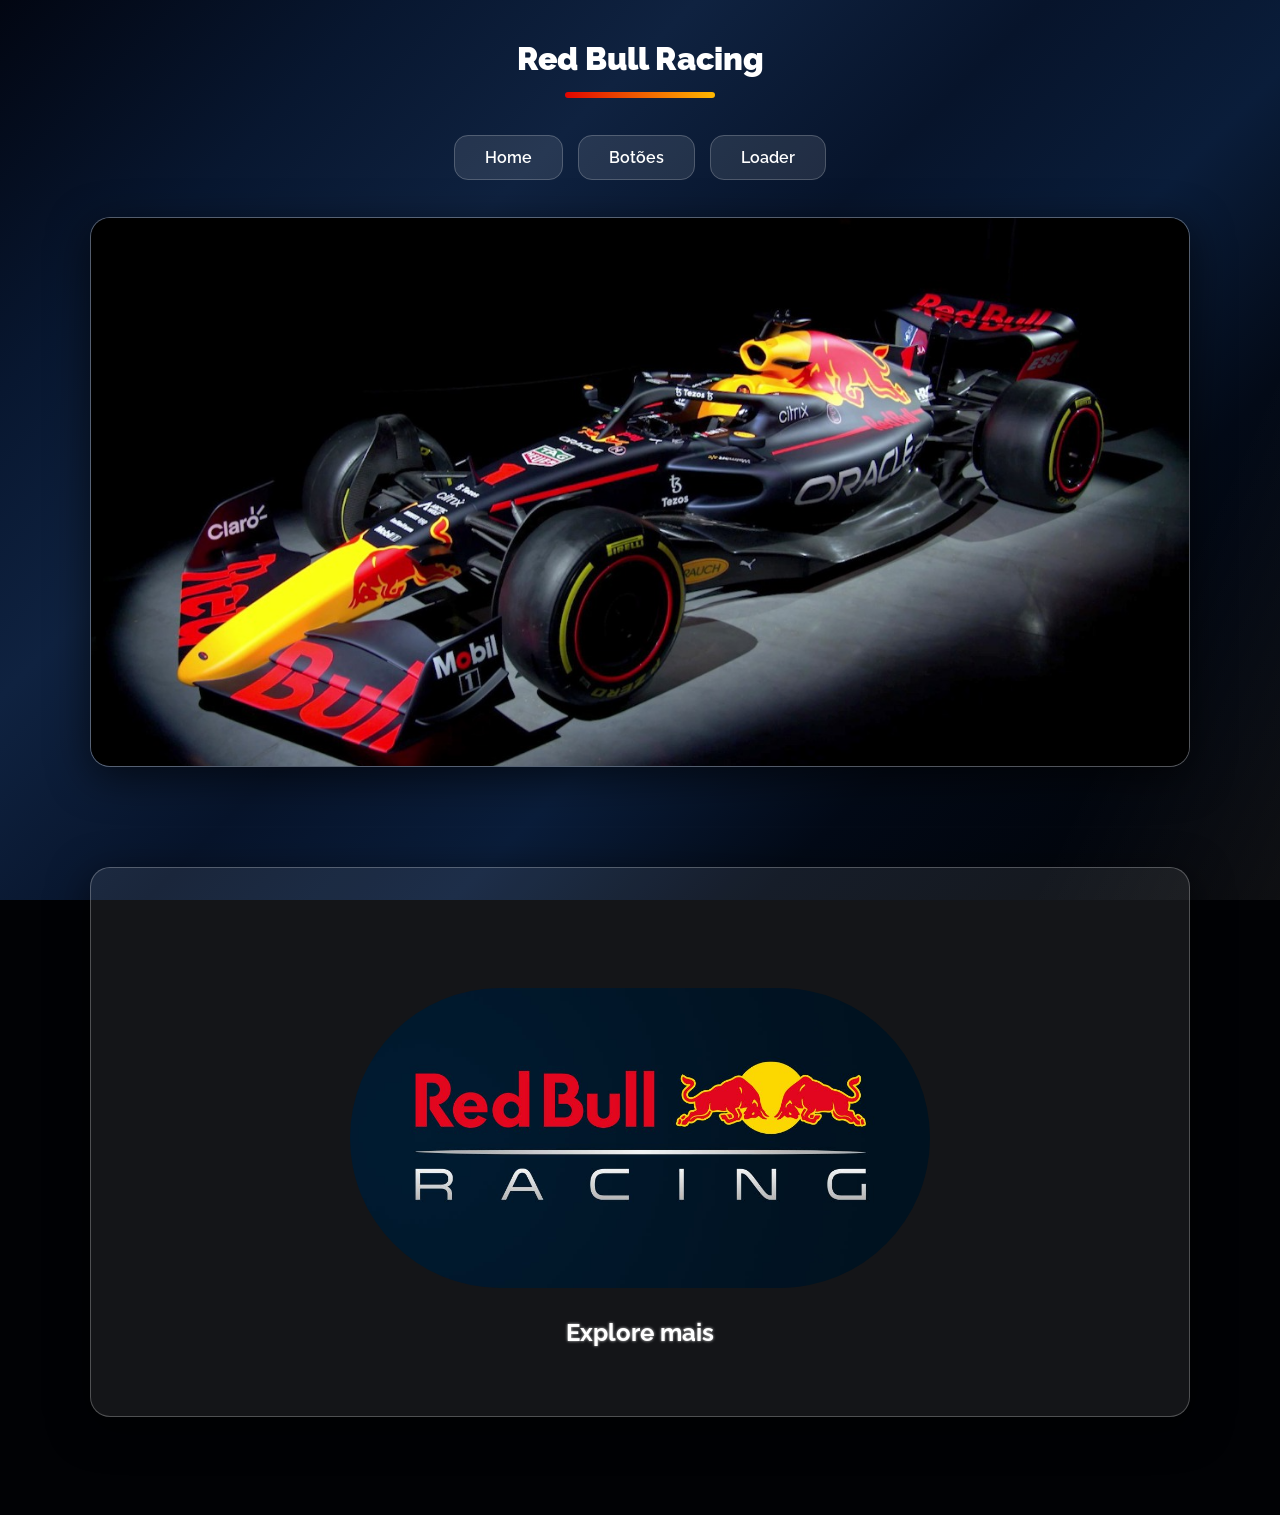
==== index.html @ 972e0367 "primeiro" ====
<!DOCTYPE html>
<html lang="pt-BR">

<head>
  <meta charset="UTF-8">
  <meta name="viewport" content="width=device-width, initial-scale=1.0">
  <title>Red Bull Racing</title>
  <link href="https://fonts.googleapis.com/css2?family=Raleway:wght@400;700;900&display=swap" rel="stylesheet">
  <link rel="stylesheet" href="style.css">
</head>

<body>

  <header>
    <div class="entrada">
      <h1 class="title">Red Bull Racing</h1>
    </div>

    <hr class="line">

    <nav class="navegar">
      <ul class="nav-list">
        <li class="nav-item"><a href="#">Home</a></li>
        <li class="nav-item"><a href="#">Botões</a></li>
        <li class="nav-item"><a href="#">Loader</a></li>
      </ul>
    </nav>
  </header>

  <div class="card-grid">
    <div class="container-box">
      <div class="box-glass">
        <div class="slider">
          <img class="a" src="./images/carro-1.png" alt="Imagem 1">
          <img class="a" src="./images/carro-2.jpg" alt="Imagem 2">
          <img class="a" src="./images/carro-3.jpg" alt="Imagem 3">
          <img class="a" src="./images/carro-4.jpg" alt="Imagem 4">
          <img class="a" src="./images/carro-5.jpg" alt="Imagem 5">
        </div>
      </div>

      <div class="container-box">
        <div class="box-glass">
          <button class="btn-carro">
            <img src="./images/carro-2.jpg" alt="Carro 2" class="btn-carro-img">
          </button>
          <h1 class="btn-carro-title">Explore mais</h1>
        </div>
      </div>



    </div>
  </div>

</body>

</html>
---- style.css ----
* {
  margin: 0;
  padding: 0;
  box-sizing: border-box;
}

:root {
  --glass-bg: rgba(255, 255, 255, 0.08);
  --glass-bg-hover: rgba(255, 255, 255, 0.18);
  --glass-bg-active: rgba(255, 255, 255, 0.06);
  --glass-bg-subtle: rgba(255, 255, 255, 0.05);
  --glass-bg-strong: rgba(255, 255, 255, 0.22);
}

body {
  font-family: 'Raleway', sans-serif;
  min-height: 100vh;
  padding: 2.5rem 1.5rem 3rem;
  background-color: #010205;
  background-image:
    linear-gradient(115deg, transparent 0%, transparent 40%, rgba(255, 255, 255, 0.08) 50%, transparent 60%, transparent 100%),
    linear-gradient(135deg, #020612 0%, #081730 18%, #0f2240 32%, #07142b 48%, #0a1d3a 62%, #030a17 76%, #010205 100%);
  background-size: 250% 100%, 100% 100%;
  background-repeat: no-repeat;
  background-attachment: fixed;
  position: relative;
  overflow-x: hidden;
  color: #fff;
  animation: passarBrilho 7s infinite linear;
}

@keyframes passarBrilho {
  0% {
    background-position: -150% 0, 0 0;
  }

  100% {
    background-position: 150% 0, 0 0;
  }
}

.entrada {
  animation: revelarEntrada 1.4s cubic-bezier(0.25, 1, 0.5, 1) forwards;
}

@keyframes revelarEntrada {
  0% {
    opacity: 0;
    transform: translateY(-40px);
  }

  100% {
    opacity: 1;
    transform: translateY(0);
  }
}

.title {
  font-size: 32px;
  font-weight: 900;
  text-align: center;
  animation: planarContinuo 2s infinite alternate ease-in-out;
}

@keyframes planarContinuo {
  0% {
    transform: translateY(4px);
  }

  100% {
    transform: translateY(-6px);
  }
}

.line {
  border: none;
  border-radius: 12px;
  height: 6px;
  background: linear-gradient(90deg, #e00400 0%, #ffb800 100%);
  margin: 15px auto 50px;
  width: 150px;
}

.navegar {
  display: flex;
  justify-content: center;
  margin-bottom: 50px;
}

.nav-list {
  display: flex;
  gap: 15px;
  list-style: none;
}

.nav-item a {
  cursor: pointer;
  text-decoration: none;
  font-weight: 600;
  color: #fff;
  padding: 12px 30px;
  border-radius: 14px;
  border: 1px solid rgba(255, 255, 255, 0.2);
  background: rgba(255, 255, 255, 0.1);
  backdrop-filter: blur(10px);
  transition: 0.3s;
}

.nav-item a:hover {
  border-color: #ffb800;
  box-shadow: 0 0 15px rgba(224, 4, 0, 0.4);
}

.card-grid {
  margin-bottom: 50px;
}

.container-box {
  max-width: 1100px;
  width: 100%;
  margin: auto;
  display: flex;
  flex-direction: column;
  gap: 100px;
  justify-content: center;
}

.box-glass {
  position: relative;
  width: 100%;
  height: 550px;
  border-radius: 20px;
  overflow: hidden;
  background: var(--glass-bg);
  box-shadow: 0 10px 40px rgba(0, 0, 0, 0.6);
  border: 1px solid rgba(255, 255, 255, 0.25);
}

.box-glass::after {
  content: '';
  position: absolute;
  top: 0;
  left: 0;
  width: 100%;
  height: 100%;
  pointer-events: none;
  z-index: 2;
}

.slider {
  display: flex;
  width: 500%;
  height: 100%;
  position: relative;
  z-index: 1;
  animation: slideShow 20s infinite cubic-bezier(0.7, 0, 0.3, 1);
}

.slider img {
  width: 20%;
  height: 100%;
  object-fit: cover;
  object-position: center;
}

@keyframes slideShow {

  0%,
  15% {
    transform: translateX(0);
  }

  20%,
  35% {
    transform: translateX(-20%);
  }

  40%,
  55% {
    transform: translateX(-40%);
  }

  60%,
  75% {
    transform: translateX(-60%);
  }

  80%,
  95% {
    transform: translateX(-80%);
  }

  100% {
    transform: translateX(0);
  }
}

.slider img:hover {
  transform: scale(1.009);
}

.btn-carro {
  width: 580px;
  height: 300px;
border-radius: 999px;
  border: none;
  padding: 0;
  cursor: pointer;
  justify-content: center;
  display: flex;
  margin: auto;
  background: transparent;
  
}

.btn-carro-img {
  margin-top: 120px;
  width: 100%;
  height: 100%;
  object-fit: cover;
border-radius: 994px;
  justify-content: center;
  display: flex;
   animation: planarContinuo 1s  infinite alternate ease-in-out;
}

@keyframes planarContinuo {
  0% {
    transform: scale(1.01) translateY(10px);
  }

  100% {
    transform: scale(1.01) translateY(-10px);
  }
}

.btn-carro-title {
  position: absolute;
  top: 450px;
  left: 50%;
  transform: translateX(-50%);
  font-size: 24px;
  font-weight: bold;
  color: #fff;
  text-shadow: 0 0 3px rgba(255, 255, 255, 0.8);
}
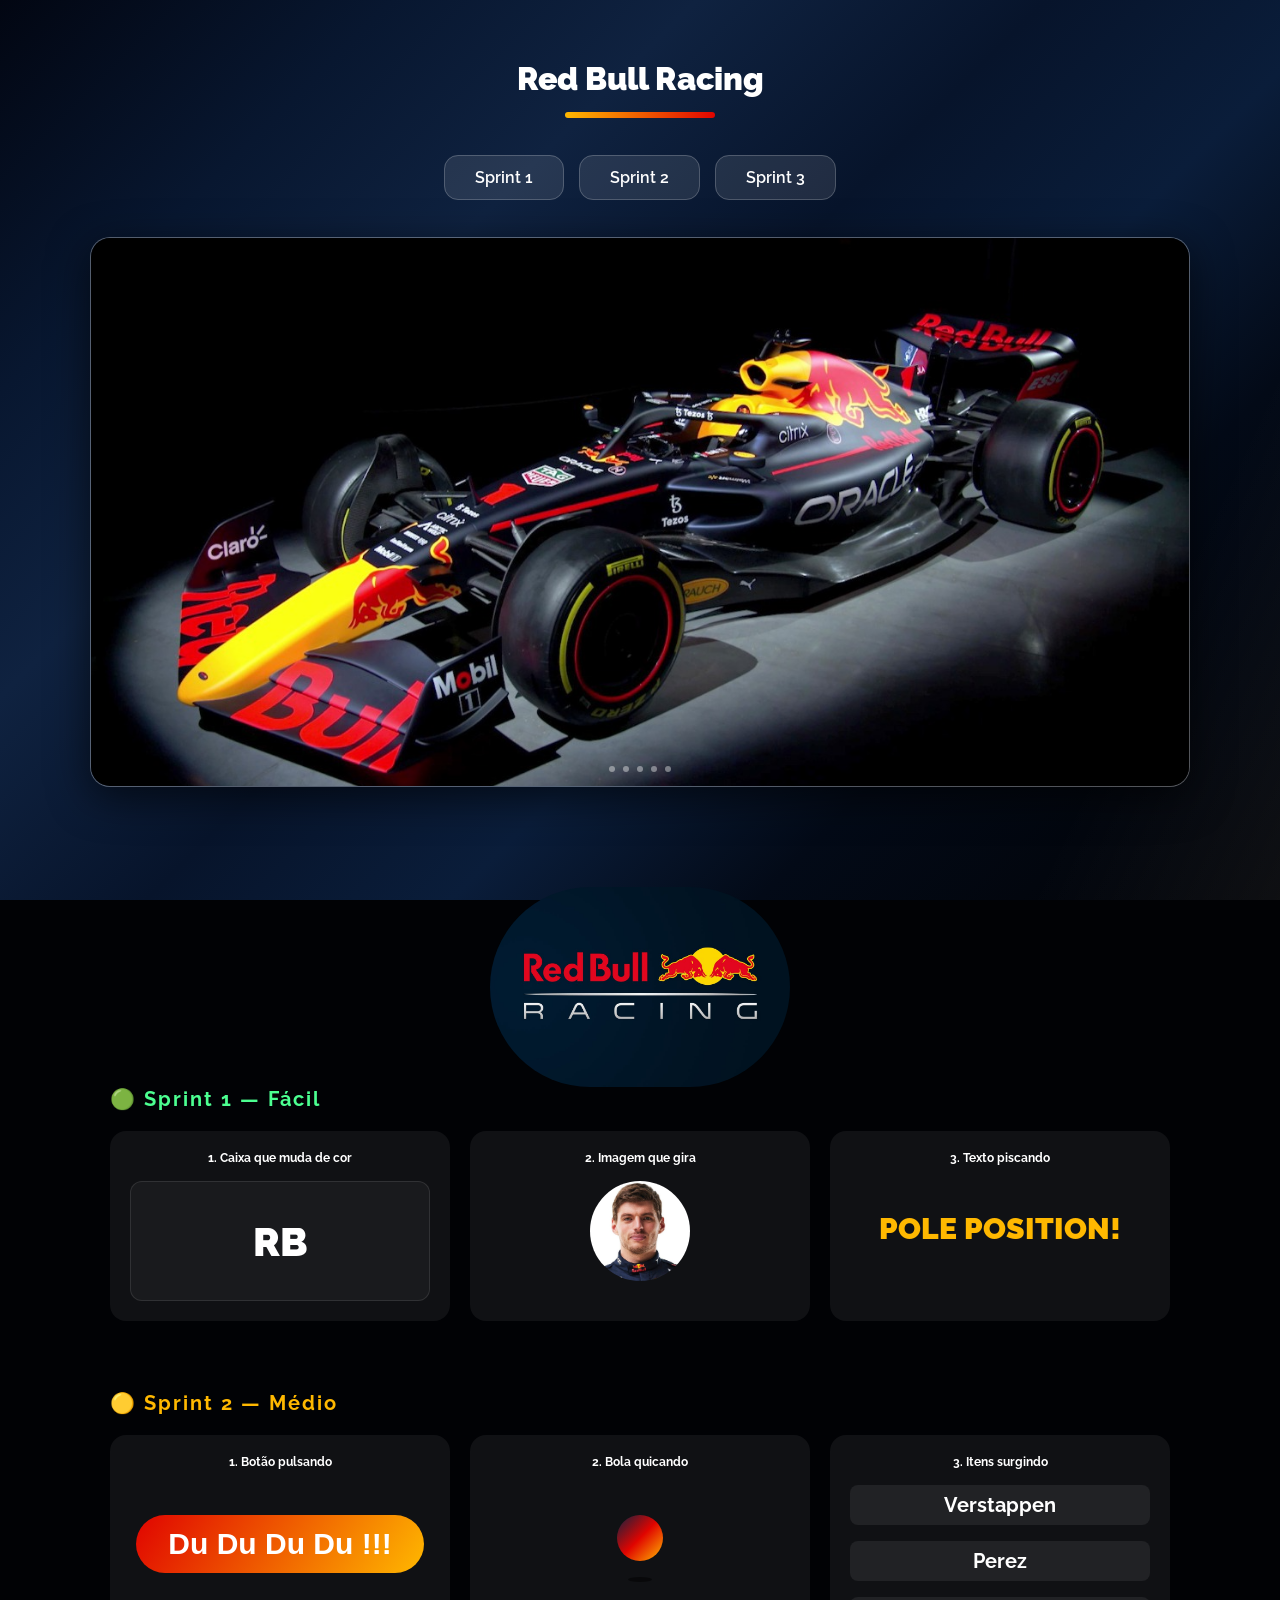
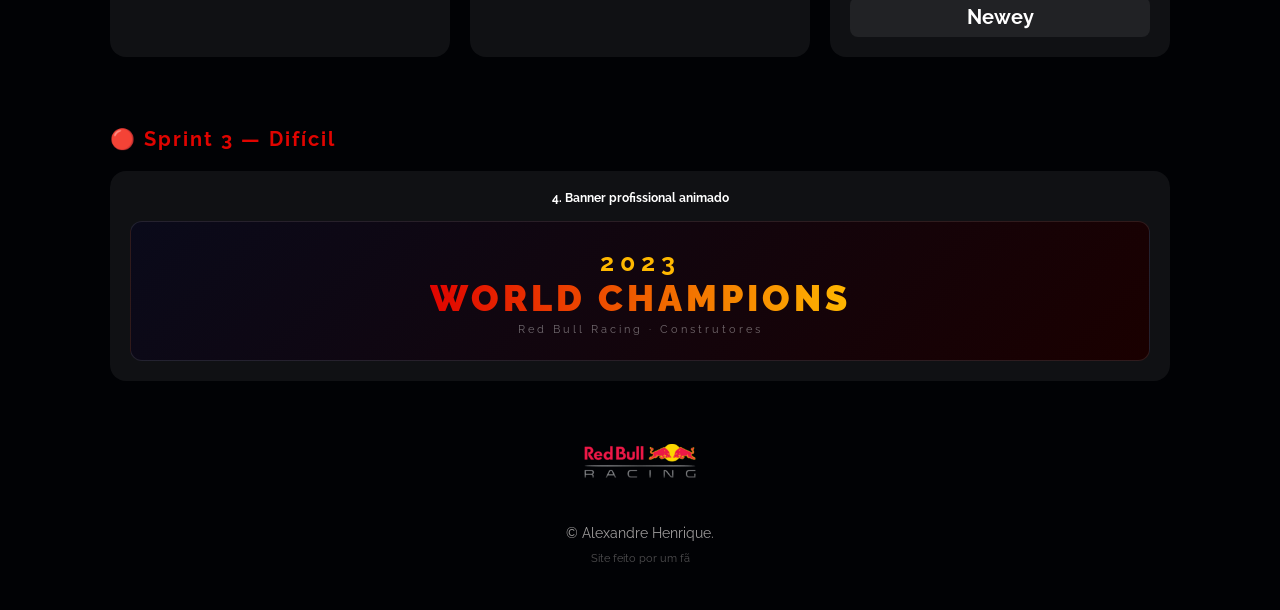
==== commit 74437948: "Resultado final dos keyframes" ====
--- a/index.html
+++ b/index.html
@@ -11,8 +11,19 @@
 
 <body>
 
+  <div class="loader-demora" id="loader">
+    <div class="loader-logo">
+      <p class="loader-texto">RED BULL</p>
+      <span class="loader-subtexto">RACING</span>
+    </div>
+    <div class="loader-barra">
+      <div class="loader-caminho"></div>
+    </div>
+    <p class="loader-legenda">Preparando para a corrida...</p>
+  </div>
+
   <header>
-    <div class="entrada">
+    <div class="entrada" id="home">
       <h1 class="title">Red Bull Racing</h1>
     </div>
 
@@ -20,9 +31,9 @@
 
     <nav class="navegar">
       <ul class="nav-list">
-        <li class="nav-item"><a href="#">Home</a></li>
-        <li class="nav-item"><a href="#">Botões</a></li>
-        <li class="nav-item"><a href="#">Loader</a></li>
+        <li class="nav-item"><a href="#1">Sprint 1</a></li>
+        <li class="nav-item"><a href="#2">Sprint 2</a></li>
+        <li class="nav-item"><a href="#3">Sprint 3</a></li>
       </ul>
     </nav>
   </header>
@@ -37,22 +48,127 @@
           <img class="a" src="./images/carro-4.jpg" alt="Imagem 4">
           <img class="a" src="./images/carro-5.jpg" alt="Imagem 5">
         </div>
-      </div>
-
-      <div class="container-box">
-        <div class="box-glass">
-          <button class="btn-carro">
-            <img src="./images/carro-2.jpg" alt="Carro 2" class="btn-carro-img">
-          </button>
-          <h1 class="btn-carro-title">Explore mais</h1>
+        <div class="slider-dots">
+          <span class="dot"></span>
+          <span class="dot"></span>
+          <span class="dot"></span>
+          <span class="dot"></span>
+          <span class="dot"></span>
         </div>
       </div>
 
-
+      <button class="botao-carro">
+<a href="https://www.redbullracing.com/">
+  <img class="botao-carro-img" src="./images/carro-2.jpg" alt="Carro 2">
+</a>
+      </button>
+      <h1 class="botao-carro-titulo">Explore mais</h1>
 
     </div>
   </div>
 
-</body>
+  <section class="Sprints">
+
+    <div class="sections" id="1">
+      <h2 class="sprint-titulo facil">🟢 Sprint 1 — Fácil</h2>
+      <div class="container-sprint">
+
+        <div class="conteudo">
+          <p class="exercicio-label">1. Caixa que muda de cor</p>
+          <div class="Caixa caixa-cor">
+            <p class="caixa-texto">RB</p>
+          </div>
+        </div>
+
+        <div class="conteudo">
+          <p class="exercicio-label">2. Imagem que gira</p>
+
+          <img src="./images/max.jpg" alt="Girando" class="img-girar">
+
+        </div>
+
+        <div class="conteudo">
+          <p class="exercicio-label">3. Texto piscando</p>
+
+          <p class="texto-piscar">POLE POSITION!</p>
+
+        </div>
+
+      </div>
+    </div>
+
+
+    <div class="sections" id="2">
+      <h2 class="sprint-titulo medio">🟡 Sprint 2 — Médio</h2>
+      <div class="container-sprint">
+
+        <div class="conteudo">
+          <p class="exercicio-label">1. Botão pulsando</p>
+
+          <button class="botao-pulsar">Du Du Du Du !!!</button>
+
+        </div>
+
+        <div class="conteudo">
+          <p class="exercicio-label">2. Bola quicando</p>
+
+          <div class="bola"></div>
+          <div class="bola-sombra"></div>
+
+        </div>
+
+        <div class="conteudo">
+          <p class="exercicio-label">3. Itens surgindo</p>
+
+          <div class="surgir surgir-1">Verstappen</div>
+          <div class="surgir surgir-2">Perez</div>
+          <div class="surgir surgir-3">Newey</div>
+
+        </div>
+
+      </div>
+    </div>
+
+    <div class="sections" id="3">
+
+      <h2 class="sprint-titulo dificil">🔴 Sprint 3 — Difícil</h2>
+
+      <div class="container-sprint">
+
+        <div class="conteudo conteudo-banner">
+
+          <p class="exercicio-label">4. Banner profissional animado</p>
+
+          <div class="Caixa banner-caixa">
+
+            <div class="linhas">
+              <div class="linha"></div>
+              <div class="linha"></div>
+              <div class="linha"></div>
+              <div class="linha"></div>
+              <div class="linha"></div>
+            </div>
+
+            <div class="banner-conteudo">
+              <span class="ano">2023</span>
+              <h2 class="campeonato">WORLD CHAMPIONS</h2>
+              <p class="rb">Red Bull Racing · Construtores</p>
+            </div>
+
+          </div>
+
+        </div>
+
+      </div>
+    </div>
+
+  </section>
+
+ <footer>
+  <a href="#home">
+    <img src="./images/footer-logo.png" alt="logo Red Bull Racing" class="f-logo">
+  </a>
+  <p class="f-texto">© Alexandre Henrique.<br><small>Site feito por um fã</small></p>
+</footer>
 
 </html>
--- a/style.css
+++ b/style.css
@@ -5,6 +5,11 @@
 }
 
 :root {
+  --red: #e00400;
+  --yellow: #ffb800;
+  --dark: #010205;
+  --white: #ffffff;
+  --blue: #0f2240;
   --glass-bg: rgba(255, 255, 255, 0.08);
   --glass-bg-hover: rgba(255, 255, 255, 0.18);
   --glass-bg-active: rgba(255, 255, 255, 0.06);
@@ -12,10 +17,98 @@
   --glass-bg-strong: rgba(255, 255, 255, 0.22);
 }
 
+.loader-demora {
+  position: fixed;
+  inset: 0;
+  z-index: 100;
+  background: #020614;
+  display: flex;
+  flex-direction: column;
+  align-items: center;
+  justify-content: center;
+  gap: 24px;
+  animation: esconderLoader 0.7s ease 2.5s forwards;
+  pointer-events: none;
+}
+
+@keyframes esconderLoader {
+  to {
+    opacity: 0;
+    visibility: hidden;
+  }
+}
+
+.loader-logo {
+  display: flex;
+  flex-direction: column;
+  align-items: center;
+  animation: loaderPulse 1s ease-in-out infinite alternate;
+}
+
+@keyframes loaderPulse {
+  0% {
+    transform: scale(1);
+    opacity: 1;
+  }
+
+  100% {
+    transform: scale(1.1);
+    opacity: 1;
+  }
+}
+
+.loader-texto {
+  font-size: 100px;
+  font-weight: 900;
+  letter-spacing: 8px;
+  background: linear-gradient(90deg, var(--red), var(--yellow));
+  -webkit-background-clip: text;
+  -webkit-text-fill-color: transparent;
+  background-clip: text;
+}
+
+.loader-subtexto {
+  font-size: 18px;
+  font-weight: 700;
+  letter-spacing: 12px;
+  color: var(--white);
+}
+
+.loader-barra {
+  width: 220px;
+  height: 4px;
+  background: rgba(255, 255, 255, 0.1);
+  border-radius: 99px;
+  overflow: hidden;
+}
+
+.loader-caminho {
+  height: 100%;
+  background: linear-gradient(90deg, var(--red), var(--yellow));
+  border-radius: 99px;
+  animation: loaderFill 2.5s ease-in-out forwards;
+}
+
+@keyframes loaderFill {
+  0% {
+    width: 0%;
+  }
+
+  100% {
+    width: 100%;
+  }
+}
+
+.loader-legenda {
+  font-size: 13px;
+  color: rgba(255, 255, 255, 0.4);
+  letter-spacing: 2px;
+}
+
+
 body {
   font-family: 'Raleway', sans-serif;
   min-height: 100vh;
-  padding: 2.5rem 1.5rem 3rem;
   background-color: #010205;
   background-image:
     linear-gradient(115deg, transparent 0%, transparent 40%, rgba(255, 255, 255, 0.08) 50%, transparent 60%, transparent 100%),
@@ -23,9 +116,8 @@
   background-size: 250% 100%, 100% 100%;
   background-repeat: no-repeat;
   background-attachment: fixed;
-  position: relative;
+  color: #fff;
   overflow-x: hidden;
-  color: #fff;
   animation: passarBrilho 7s infinite linear;
 }
 
@@ -40,7 +132,8 @@
 }
 
 .entrada {
-  animation: revelarEntrada 1.4s cubic-bezier(0.25, 1, 0.5, 1) forwards;
+  opacity: 0;
+  animation: revelarEntrada 1.4s cubic-bezier(0.25, 1, 0.5, 1) 2.9s forwards;
 }
 
 @keyframes revelarEntrada {
@@ -55,8 +148,13 @@
   }
 }
 
+header {
+  padding-top: 30px;
+}
+
 .title {
   font-size: 32px;
+  padding-top: 30px;
   font-weight: 900;
   text-align: center;
   animation: planarContinuo 2s infinite alternate ease-in-out;
@@ -71,12 +169,14 @@
     transform: translateY(-6px);
   }
 }
+
+
 
 .line {
   border: none;
   border-radius: 12px;
   height: 6px;
-  background: linear-gradient(90deg, #e00400 0%, #ffb800 100%);
+  background: linear-gradient(270deg, #e00400 0%, #ffb800 100%);
   margin: 15px auto 50px;
   width: 150px;
 }
@@ -113,6 +213,7 @@
 
 .card-grid {
   margin-bottom: 50px;
+  display: grid;
 }
 
 .container-box {
@@ -199,10 +300,65 @@
   transform: scale(1.009);
 }
 
-.btn-carro {
-  width: 580px;
-  height: 300px;
-border-radius: 999px;
+.slider-dots {
+  position: absolute;
+  bottom: 14px;
+  left: 50%;
+  transform: translateX(-50%);
+  display: flex;
+  gap: 8px;
+  z-index: 10;
+}
+
+.dot {
+  width: 6px;
+  height: 6px;
+  border-radius: 50%;
+  background: rgba(255, 255, 255, 0.4);
+  animation: dotActive 20s infinite;
+}
+
+.dot:nth-child(1) {
+  animation-delay: 0s;
+}
+
+.dot:nth-child(2) {
+  animation-delay: 4s;
+}
+
+.dot:nth-child(3) {
+  animation-delay: 8s;
+}
+
+.dot:nth-child(4) {
+  animation-delay: 12s;
+}
+
+.dot:nth-child(5) {
+  animation-delay: 16s;
+}
+
+@keyframes dotActive {
+
+  0%,
+  15% {
+    background: #ffff;
+    transform: scale(1.4);
+    opacity: 1;
+  }
+
+  20%,
+  100% {
+    background: rgba(255, 255, 255, 0.3);
+    transform: scale(1);
+  }
+}
+
+
+.botao-carro {
+  width: 300px;
+  height: 150px;
+  border-radius: 999px;
   border: none;
   padding: 0;
   cursor: pointer;
@@ -210,18 +366,17 @@
   display: flex;
   margin: auto;
   background: transparent;
-  
-}
-
-.btn-carro-img {
-  margin-top: 120px;
+
+}
+
+.botao-carro-img {
   width: 100%;
   height: 100%;
   object-fit: cover;
-border-radius: 994px;
+  border-radius: 994px;
   justify-content: center;
   display: flex;
-   animation: planarContinuo 1s  infinite alternate ease-in-out;
+  animation: planarContinuo 1s infinite alternate ease-in-out;
 }
 
 @keyframes planarContinuo {
@@ -234,7 +389,7 @@
   }
 }
 
-.btn-carro-title {
+.botao-carro-titulo {
   position: absolute;
   top: 450px;
   left: 50%;
@@ -244,3 +399,423 @@
   color: #fff;
   text-shadow: 0 0 3px rgba(255, 255, 255, 0.8);
 }
+
+.Sprints {
+  max-width: 1100px;
+  margin: 0 auto;
+  padding: 0 20px 80px;
+  display: flex;
+  flex-direction: column;
+  gap: 70px;
+}
+
+.sections {
+  display: flex;
+  flex-direction: column;
+  gap: 20px;
+}
+
+.sprint-titulo {
+  font-size: 20px;
+  font-weight: 700;
+  letter-spacing: 2px;
+}
+
+.facil {
+  color: #4cff91;
+}
+
+.medio {
+  color: #ffb800;
+}
+
+.dificil {
+  color: #e00400;
+}
+
+.container-sprint {
+  display: grid;
+  grid-template-columns: repeat(3, 1fr);
+  gap: 20px;
+}
+
+.conteudo {
+  background: rgba(255, 255, 255, 0.06);
+  border-radius: 16px;
+  padding: 20px;
+  display: flex;
+  flex-direction: column;
+  align-items: center;
+  gap: 16px;
+}
+
+.conteudo-banner {
+  grid-column: 1 / -1;
+}
+
+.exercicio-label {
+  font-size: 12px;
+  font-weight: 700;
+  color: var(--white);
+  text-align: center;
+}
+
+
+.Caixa {
+  width: 100%;
+  min-height: 120px;
+  border-radius: 12px;
+  background: rgba(255, 255, 255, 0.04);
+  border: 1px solid rgba(255, 255, 255, 0.1);
+  display: flex;
+  flex-direction: column;
+  align-items: center;
+  justify-content: center;
+  gap: 10px;
+  padding: 16px;
+}
+
+.caixa-texto {
+  font-size: 40px;
+  font-weight: 900;
+  color: #fff;
+}
+
+.caixa-cor {
+  animation: mudarcor 2s infinite alternate,
+    mover 0.5s infinite alternate;
+}
+
+@keyframes mudarcor {
+  0% {
+    background: var(--blue);
+  }
+
+  50% {
+    background: var(--red);
+  }
+
+  100% {
+    background: var(--yellow);
+  }
+}
+
+@keyframes mover {
+
+  from {
+    transform: translateY(0);
+  }
+
+  to {
+    transform: translatey(-10px);
+  }
+
+}
+
+.img-girar {
+  width: 100px;
+  height: 100px;
+  object-fit: cover;
+  border-radius: 50%;
+
+  animation: girar 4s linear infinite;
+}
+
+@keyframes girar {
+  from {
+    transform: rotate(0deg);
+  }
+
+  to {
+    transform: rotate(360deg);
+  }
+}
+
+.texto-piscar {
+  font-size: 30px;
+  padding-top: 30px;
+  font-weight: 900;
+  color: var(--yellow);
+  animation: piscar 1s step-start infinite;
+}
+
+@keyframes piscar {
+
+  0%,
+
+  50% {
+    opacity: 0;
+  }
+
+  100% {
+    opacity: 1;
+  }
+}
+
+.botao-pulsar {
+  margin-top: 30px;
+  padding: 12px 32px;
+  border-radius: 50px;
+  border: none;
+  background: linear-gradient(125deg, var(--red), var(--yellow));
+  color: #fff;
+  font-size: 30px;
+  font-weight: bolder;
+  cursor: pointer;
+  animation: pulsar 1.5s linear infinite;
+  transition: transform 0.4s;
+}
+
+.botao-pulsar:hover {
+  transform: scale(1.08);
+}
+
+@keyframes pulsar {
+  0% {
+    box-shadow: 0 0 0 0px rgba(224, 4, 0, 0.6);
+  }
+
+  50% {
+    box-shadow: 0 0 0 16px rgba(224, 4, 0, 0.295);
+  }
+
+  100% {
+    box-shadow: 0 0 0 0px rgba(224, 4, 0, 0);
+  }
+}
+
+.bola {
+  width: 46px;
+  height: 46px;
+  margin-top: 30px;
+  border-radius: 50%;
+  background: linear-gradient(135deg, var(--blue), var(--red), var(--yellow));
+  animation: quicar 0.6s cubic-bezier(0.33, 0, 0.66, 0) infinite alternate;
+}
+
+@keyframes quicar {
+  from {
+    transform: translateY(-100px) scaleY(1);
+  }
+
+  to {
+    transform: translateY(20px) scaleX(1.2) scaleY(0.8);
+  }
+}
+
+.bola-sombra {
+  width: 24px;
+  height: 5px;
+  border-radius: 50%;
+  background: rgba(0, 0, 0, 0.5);
+  animation: sombra 0.6s cubic-bezier(0.33, 0, 0.66, 0) infinite alternate;
+}
+
+@keyframes sombra {
+  from {
+    transform: scaleX(0.5);
+    opacity: 0.3;
+  }
+
+  to {
+    transform: scaleX(1);
+    opacity: 0.8;
+  }
+}
+
+.surgir {
+  width: 100%;
+  padding: 8px 12px;
+  border-radius: 8px;
+  background: rgba(255, 255, 255, 0.07);
+  font-size: 20px;
+  font-weight: bold;
+  text-align: center;
+  opacity: 0;
+  animation: aparecer 0.6s ease forwards infinite;
+}
+
+.surgir-1 {
+  animation-delay: 0s;
+  animation-duration: 3s;
+}
+
+.surgir-2 {
+  animation-delay: 0.5s;
+  animation-duration: 3s;
+}
+
+.surgir-3 {
+  animation-delay: 0.9s;
+  animation-duration: 3s;
+}
+
+@keyframes aparecer {
+  from {
+    opacity: 0;
+    transform: translateY(-20px);
+  }
+
+  to {
+    opacity: 1;
+    transform: translateY(0);
+  }
+}
+
+
+.banner-caixa {
+  position: relative;
+  overflow: hidden;
+  min-height: 140px;
+  background: linear-gradient(135deg, #0a0a1a, #1a0000);
+}
+
+.linhas {
+  position: absolute;
+  inset: 0;
+  overflow: hidden;
+}
+
+.linha {
+  position: absolute;
+  height: 4px;
+  background: linear-gradient(90deg, transparent, rgba(255, 255, 255, 0.06), transparent);
+  animation: linhacorrer 2.5s linear infinite;
+  opacity: 0;
+}
+
+.linha:nth-child(1) {
+  top: 30%;
+  width: 60%;
+  animation-delay: 0s;
+  animation-duration: 2.2s;
+}
+
+.linha:nth-child(2) {
+  top: 50%;
+  width: 45%;
+  animation-delay: 0.6s;
+  animation-duration: 1.9s;
+}
+
+.linha:nth-child(3) {
+  top: 70%;
+  width: 70%;
+  animation-delay: 1.1s;
+  animation-duration: 2.5s;
+}
+
+.linha:nth-child(4) {
+  top: 20%;
+  width: 35%;
+  animation-delay: 0.3s;
+  animation-duration: 2s;
+}
+
+.linha:nth-child(5) {
+  top: 80%;
+  width: 55%;
+  animation-delay: 0.9s;
+  animation-duration: 2.3s;
+}
+
+@keyframes linhacorrer {
+  0% {
+    left: -70%;
+    opacity: 0;
+  }
+
+  10% {
+    opacity: 1;
+  }
+
+  90% {
+    opacity: 1;
+  }
+
+  100% {
+    left: 110%;
+    opacity: 0;
+  }
+}
+
+.banner-conteudo {
+  position: relative;
+  text-align: center;
+  z-index: 2;
+  animation: bannerpulsar 1.6s ease-in-out infinite alternate;
+}
+
+@keyframes bannerpulsar {
+  from {
+    transform: scale(1);
+
+  }
+
+  to {
+    transform: scale(1.06);
+  }
+}
+
+.ano {
+  font-size: 25px;
+  font-weight: 700;
+  letter-spacing: 6px;
+  color: var(--yellow);
+}
+
+.campeonato {
+  font-size: 36px;
+  font-weight: 900;
+  letter-spacing: 4px;
+  background: linear-gradient(90deg, var(--red) 0%, var(--yellow) 50%, var(--red) 100%);
+  background-size: 200% 150%;
+  -webkit-background-clip: text;
+  -webkit-text-fill-color: transparent;
+  background-clip: text;
+  animation: brilhartexto 2s linear infinite;
+}
+
+@keyframes brilhartexto {
+  from {
+    background-position: 0% 0;
+  }
+
+  to {
+    background-position: 200% 0;
+  }
+}
+
+.rb {
+  font-size: 11px;
+  letter-spacing: 3px;
+  color: rgba(255, 255, 255, 0.4);
+  margin-top: 4px;
+}
+
+footer {
+  margin-top: -100px;
+  padding: 40px 20px;
+  text-align: center;
+}
+
+.f-logo {
+  width: 120px;
+  display: block;
+  margin: 0 auto;
+}
+
+.f-logo:hover{
+  transform: scale(1.06);
+}
+
+.f-texto {
+  color: #9e9c9c;
+  font-size: 0.85rem;
+  line-height: 1.8;
+}
+
+.f-texto small {
+  font-size: 0.7rem;
+  opacity: 0.5;
+}
